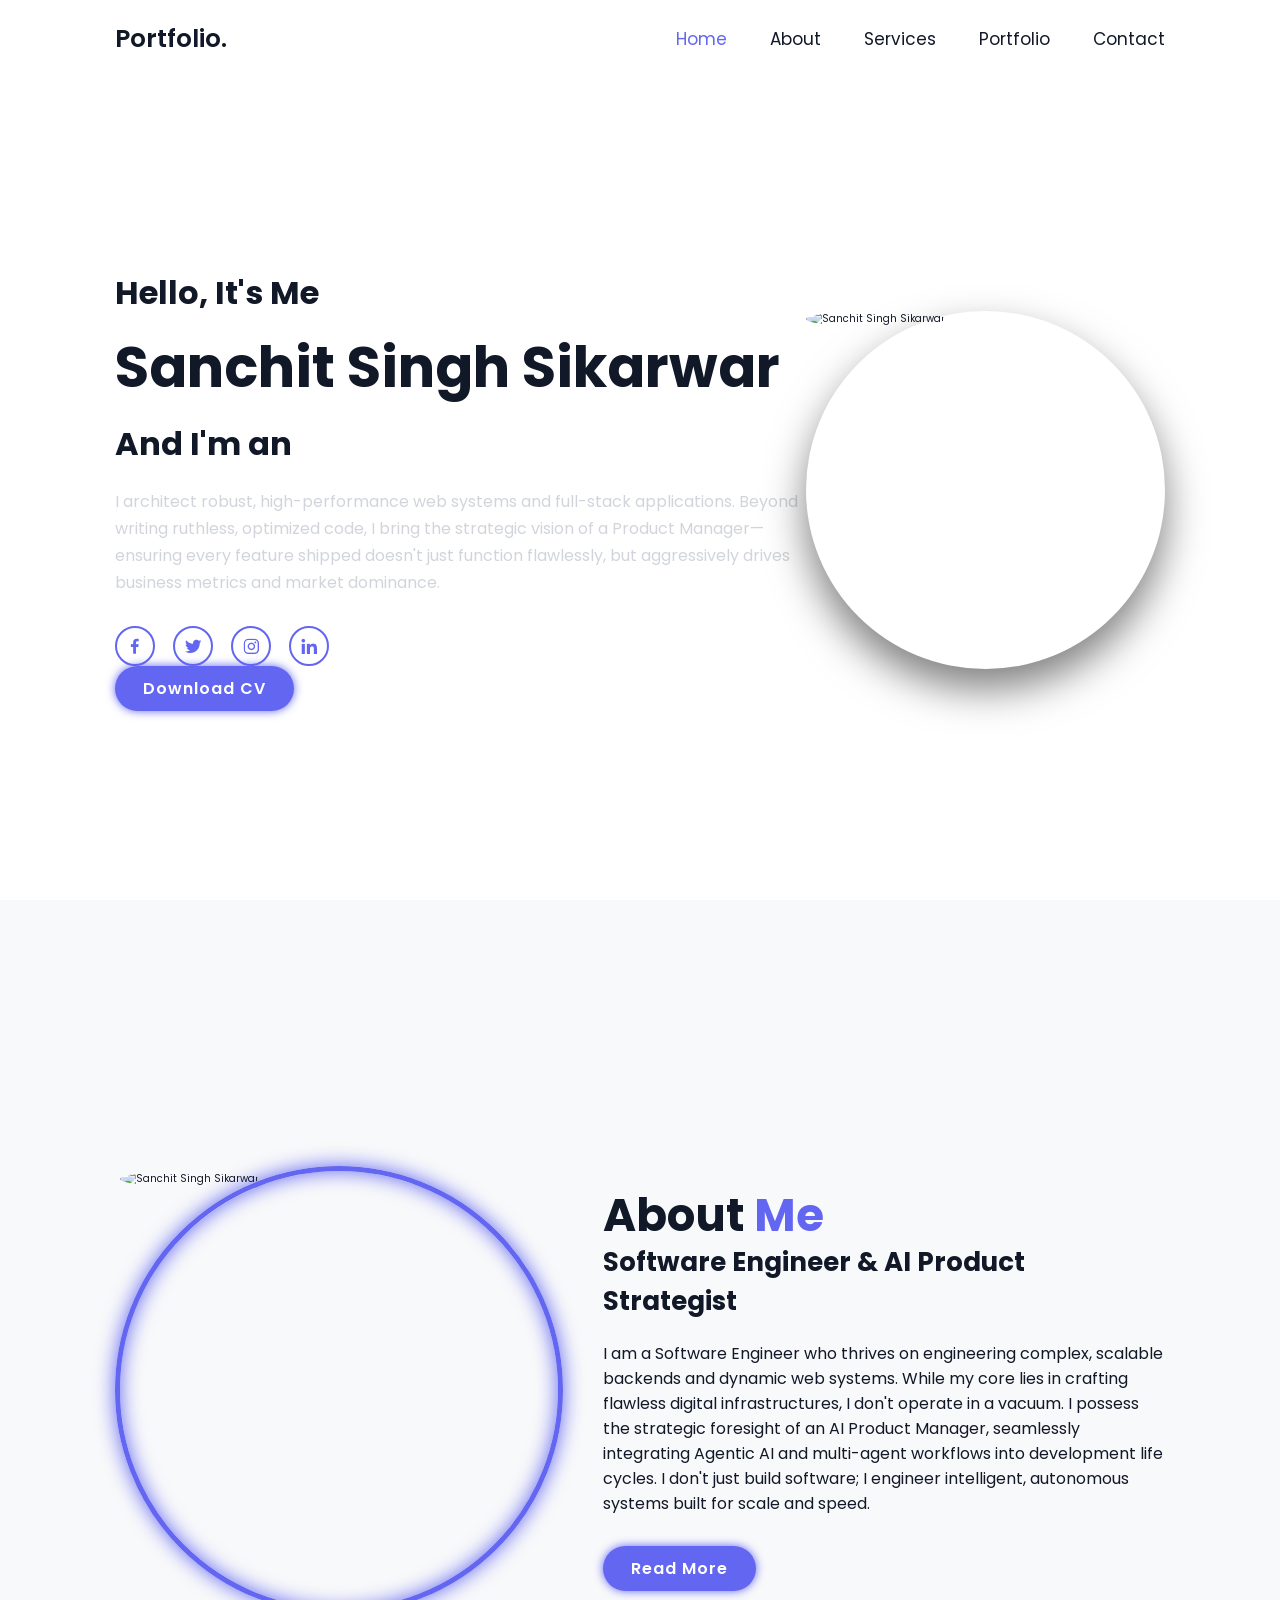
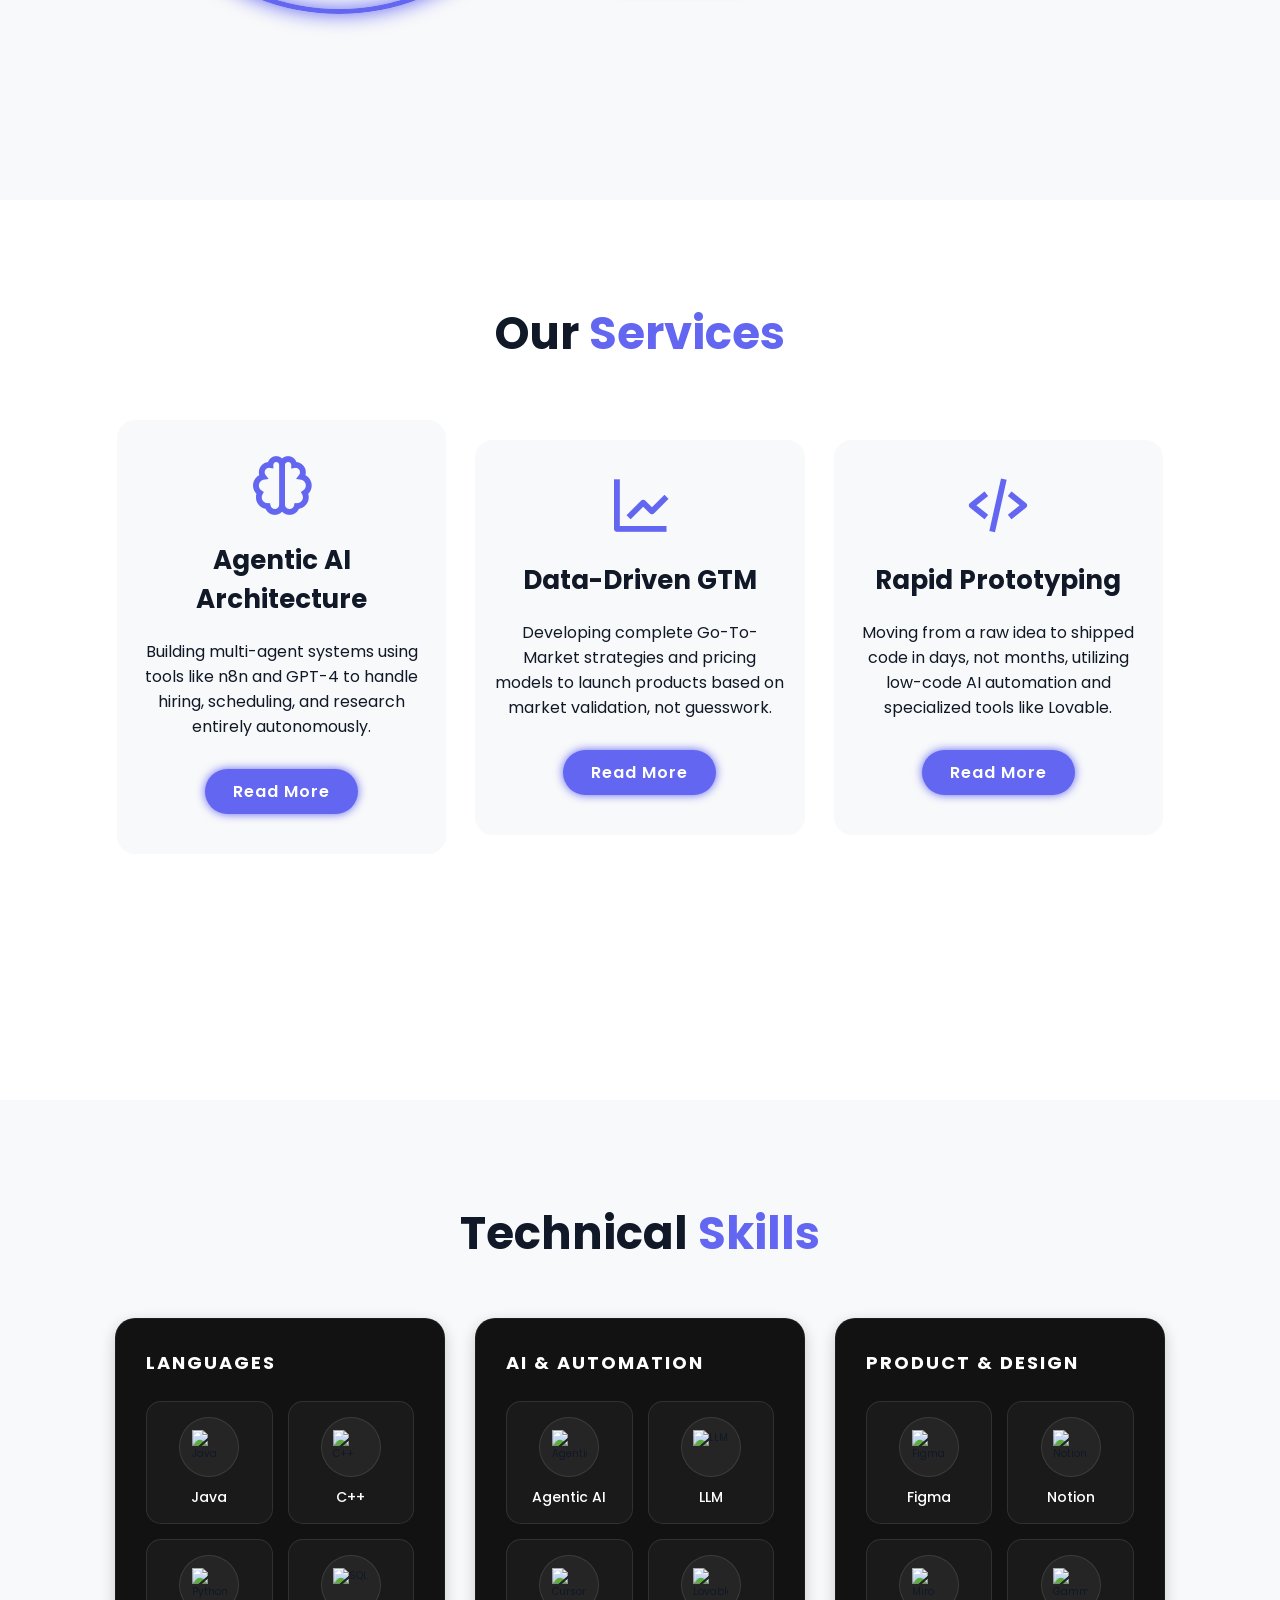
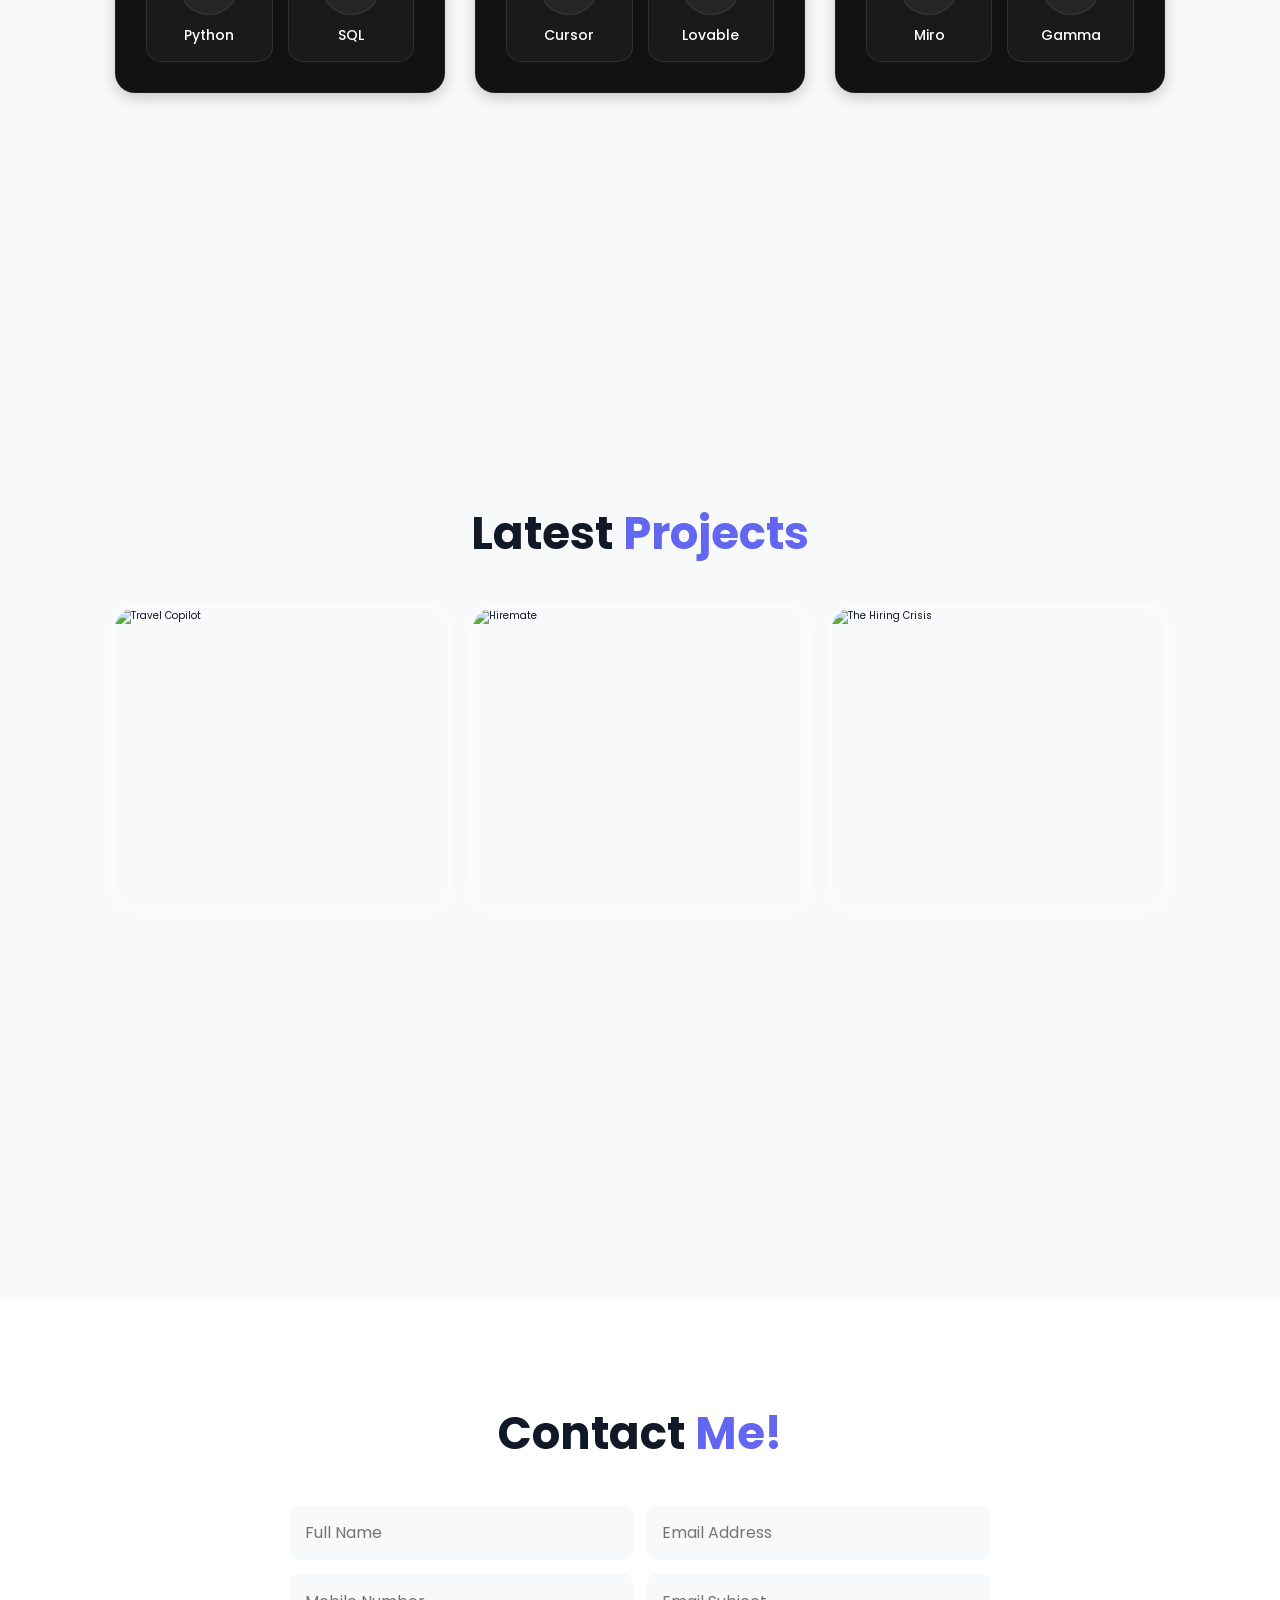
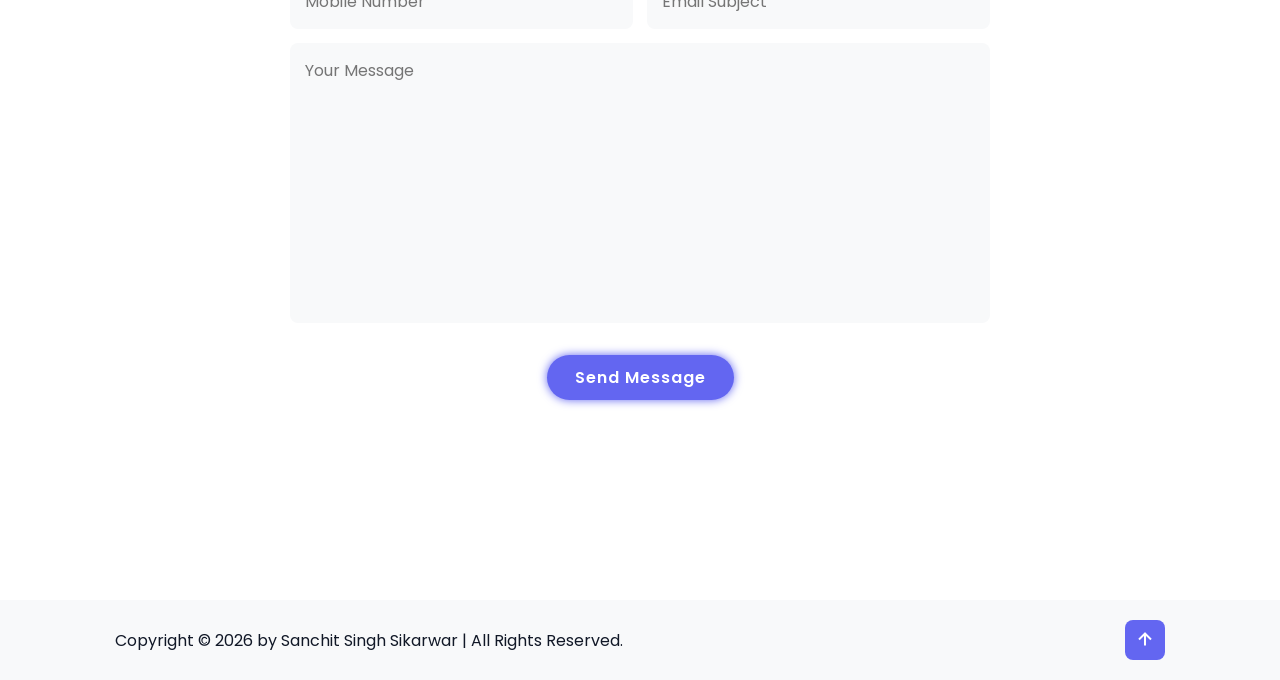
==== index.html @ aba32eb8 "Initial commit" ====
<!DOCTYPE html>
<html lang="en">
<head>
    <!-- Document Metadata -->
    <meta charset="UTF-8">
    <meta http-equiv="X-UA-Compatible" content="IE=edge">
    <meta name="viewport" content="width=device-width, initial-scale=1.0">
    <title>My Professional Portfolio</title>

    <!-- Google Fonts Integration (Poppins) -->
    <link href="https://fonts.googleapis.com/css2?family=Poppins:wght@300;400;500;600;700&display=swap" rel="stylesheet">
    
    <!-- Favicon (Laptop Emoji trick to prevent 404 errors) -->
    <link rel="icon" type="image/svg+xml" href="data:image/svg+xml,<svg xmlns=%22http://www.w3.org/2000/svg%22 viewBox=%220 0 100 100%22><text y=%22.9em%22 font-size=%2290%22>💻</text></svg>">
    
    <!-- Boxicons (For lightweight, scalable vector icons) -->
    <link href='https://unpkg.com/boxicons@2.1.4/css/boxicons.min.css' rel='stylesheet'>

    <!-- Main Stylesheet Connection -->
    <link rel="stylesheet" href="style.css">
</head>
<body>
    
    <!-- ==================== HEADER / NAVBAR ==================== -->
    <header class="header">
        <a href="#" class="logo">Portfolio.</a>

        <!-- Mobile Menu Hamburger Icon -->
         
        <i class='bx bx-menu' id="menu-icon"></i>

        <!-- Navigation Links (ScrollSpy will auto-highlight these) -->
        <nav class="navbar">
            <a href="#home" class="active">Home</a>
            <a href="#about">About</a>
            <a href="#services">Services</a>
            <a href="#portfolio">Portfolio</a>
            <a href="#contact">Contact</a>
        </nav>
    </header>

    <!-- ==================== HOME / HERO SECTION ==================== -->
    <section class="home" id="home">
        
        <div class="home-content">
            <h3>Hello, It's Me</h3>
            <h1>Sanchit Singh Sikarwar</h1>
            
            <!-- The Typed.js library will inject your roles into this span -->
            <h3>And I'm an <span class="multiple-text"></span></h3>
            
            <p>I architect robust, high-performance web systems and full-stack applications. Beyond writing ruthless, optimized code, I bring the strategic vision of a Product Manager—ensuring every feature shipped doesn't just function flawlessly, but aggressively drives business metrics and market dominance.</p>
            
            <!-- Social Media Links -->
            <div class="social-media">
                <a href="#"><i class='bx bxl-facebook'></i></a>
                <a href="#"><i class='bx bxl-twitter'></i></a>
                <a href="#"><i class='bx bxl-instagram'></i></a>
                <!-- LinkedIn connected -->
                <a href="https://www.linkedin.com/in/sanchit-singh-sikarwar-b4686a329" target="_blank"><i class='bx bxl-linkedin'></i></a>
            </div>
            
            <!-- CV Download Link -->
            <a href="icons/IMG_4175 (1).png" class="btn">Download CV</a>
        </div>

        <div class="home-img">
            <div class="img-box">
                <!-- Profile Picture -->
                <img src="icons/Profile picture.jpg" alt="Sanchit Singh Sikarwar">
            </div>
        </div>

    </section>

    <!-- ==================== ABOUT SECTION ==================== -->
    <section class="about" id="about">
        
        <div class="about-img">
            <div class="img-box">
                 <!-- Profile Picture (Mirrored for consistency) -->
                 <img src="icons/Profile picture.jpg" alt="Sanchit Singh Sikarwar">
            </div>
        </div>

        <div class="about-content">
            <h2 class="heading">About <span>Me</span></h2>
            <h3>Software Engineer & AI Product Strategist</h3>
            <p>I am a Software Engineer who thrives on engineering complex, scalable backends and dynamic web systems. While my core lies in crafting flawless digital infrastructures, I don't operate in a vacuum. I possess the strategic foresight of an AI Product Manager, seamlessly integrating Agentic AI and multi-agent workflows into development life cycles. I don't just build software; I engineer intelligent, autonomous systems built for scale and speed.</p>
            <a href="#" class="btn">Read More</a>
        </div>
        
    </section>
<!-- ==================== SERVICES SECTION ==================== -->
    <section class="services" id="services">
        <h2 class="heading">Our <span>Services</span></h2>


        <div class="services-container">
            <!-- Service Box 1: Agentic AI -->
            <div class="services-box">
                <i class='bx bx-brain'></i>
                <h3>Agentic AI Architecture</h3>
                <p>Building multi-agent systems using tools like n8n and GPT-4 to handle hiring, scheduling, and research entirely autonomously.</p>
                <a href="https://www.linkedin.com/posts/sanchit-singh-sikarwar-b4686a329_i-built-an-ai-agent-to-fix-the-resume-black-activity-7409123386704003072-E11u?utm_source=share&utm_medium=member_desktop&rcm=ACoAAFLjH-YBD1fuP2-xNpa2JL1VE_mzcf5lHhs" target="_blank" class="btn">Read More</a>
            </div>

            <!-- Service Box 2: Data-Driven GTM -->
            <div class="services-box">
                <i class='bx bx-line-chart'></i>
                <h3>Data-Driven GTM</h3>
                <p>Developing complete Go-To-Market strategies and pricing models to launch products based on market validation, not guesswork.</p>
                <a href="https://www.linkedin.com/posts/sanchit-singh-sikarwar-b4686a329_storytelling-ai-edtech-activity-7390628428154286080-XFrQ?utm_source=share&utm_medium=member_desktop&rcm=ACoAAFLjH-YBD1fuP2-xNpa2JL1VE_mzcf5lHhs" target="_blank" class="btn">Read More</a>
            </div>

            <!-- Service Box 3: Rapid Prototyping -->
            <div class="services-box">
                <i class='bx bx-code-alt'></i>
                <h3>Rapid Prototyping</h3>
                <p>Moving from a raw idea to shipped code in days, not months, utilizing low-code AI automation and specialized tools like Lovable.</p>
                <a href="https://www.linkedin.com/posts/sanchit-singh-sikarwar-b4686a329_nocode-ai-webdevelopment-activity-7403591648372576256-MIWO?utm_source=share&utm_medium=member_desktop&rcm=ACoAAFLjH-YBD1fuP2-xNpa2JL1VE_mzcf5lHhs" target="_blank" class="btn">Read More</a>
            </div>
        </div>
    </section>

    <!-- ==================== SKILLS SECTION ==================== -->
    <section class="skills" id="skills">
        <h2 class="heading">Technical <span>Skills</span></h2>

        <div class="skills-container">
            
            <!-- Category 1: Languages & Core Tech -->
            <div class="skill-category">
                <h3>LANGUAGES</h3>
                <div class="skill-grid">
                    <!-- Skill Box: Java -->
                    <div class="skill-box">
                        <div class="icon-circle">
                            <img src="icons/java.png" alt="Java">
                        </div>
                        <span>Java</span>
                    </div>
                    <!-- Skill Box: C++ -->
                    <div class="skill-box">
                        <div class="icon-circle">
                            <img src="icons/c-.png" alt="C++">
                        </div>
                        <span>C++</span>
                    </div>
                    <!-- Skill Box: Python -->
                    <div class="skill-box">
                        <div class="icon-circle">
                            <img src="icons/icons8-python-64.png" alt="Python">
                        </div>
                        <span>Python</span>
                    </div>
                    <!-- Skill Box: SQL -->
                    <div class="skill-box">
                        <div class="icon-circle">
                            <img src="icons/icons8-sql-64.png" alt="SQL">
                        </div>
                        <span>SQL</span>
                    </div>
                    <!-- Future: Copy a skill-box block and paste here to add more languages -->
                </div>
            </div>

            <!-- Category 2: AI & Automation -->
            <div class="skill-category">
                <h3>AI & AUTOMATION</h3>
                <div class="skill-grid">
                    <div class="skill-box">
                        <div class="icon-circle">
                            <img src="icons/onboarding.png" alt="Agentic AI">
                        </div>
                        <span>Agentic AI</span>
                    </div>
                    <div class="skill-box">
                        <div class="icon-circle">
                            <img src="icons/artificial-intelligence.png" alt="LLM">
                        </div>
                        <span>LLM</span>
                    </div>
                    <div class="skill-box">
                        <div class="icon-circle">
                            <img src="icons/icons8-cursor-ai-48.png" alt="Cursor">
                        </div>
                        <span>Cursor</span>
                    </div>
                    <div class="skill-box">
                        <div class="icon-circle">
                            <img src="icons/lovable-ai-icon.png" alt="Lovable">
                        </div>
                        <span>Lovable</span>
                    </div>
                    <!-- Future: Copy a skill-box block and paste here to add more AI skills -->
                </div>
            </div>

            <!-- Category 3: Design & Product Tools -->
            <div class="skill-category">
                <h3>PRODUCT & DESIGN</h3>
                <div class="skill-grid">
                    <div class="skill-box">
                        <div class="icon-circle">
                            <img src="icons/icons8-figma-48.png" alt="Figma">
                        </div>
                        <span>Figma</span>
                    </div>
                    <div class="skill-box">
                        <div class="icon-circle">
                            <img src="icons/icons8-notion-64.png" alt="Notion">
                        </div>
                        <span>Notion</span>
                    </div>
                     <div class="skill-box">
                        <div class="icon-circle">
                            <img src="icons/icons8-miro-64.png" alt="Miro">
                        </div>
                        <span>Miro</span>
                    </div>
                     <div class="skill-box">
                        <div class="icon-circle">
                            <img src="icons/Icon.png" alt="Gamma">
                        </div>
                        <span>Gamma</span>
                    </div>
                    <!-- Future: Copy a skill-box block and paste here to add more tools -->
                </div>
            </div>

        </div>
    </section>

    <!-- ==================== PORTFOLIO SECTION ==================== -->
    <section class="portfolio" id="portfolio">
        <h2 class="heading">Latest <span>Projects</span></h2>

        <div class="portfolio-container">
            <!-- Project 1: Travel Copilot -->
            <div class="portfolio-box">
                <img src="icons/Travel Co-Pilot.jpg" alt="Travel Copilot" class="portfolio-img">
                <div class="portfolio-layer">
                    <h4>Travel Copilot</h4>
                    <!-- Future: Add a <p> tag here if you want description text to show on hover -->
                </div>
            </div>

            <!-- Project 2: Hiremate -->
            <div class="portfolio-box">
                <img src="icons/Hiremate.jpg" alt="Hiremate" class="portfolio-img"> 
                <div class="portfolio-layer">
                    <h4>Hiremate</h4>
                    <!-- Future: Add a <p> tag here if you want description text to show on hover -->
                </div>
            </div>

            <!-- Project 3: The Resume Black Hole -->
            <div class="portfolio-box">
                <img src="icons/The Hiring.jpg" alt="The Hiring Crisis" class="portfolio-img">
                <div class="portfolio-layer">
                    <h4>The Hiring Crisis</h4>
                    <!-- Updated Link Here -->
                    <a href="the-hiring-crisis.html"><i class='bx bx-link-external'></i></a>
                </div>
            </div>
        </div>
    </section>

    <!-- ==================== CONTACT SECTION ==================== -->
    <section class="contact" id="contact">
        <h2 class="heading">Contact <span>Me!</span></h2>

        <!-- The Contact Form: Uses an ID so our JavaScript can intercept the submission -->
        <form id="contactForm" action="#">
            <div class="input-box">
                <input type="text" placeholder="Full Name" required>
                <input type="email" placeholder="Email Address" required>
            </div>
            <div class="input-box">
                <input type="number" placeholder="Mobile Number">
                <input type="text" placeholder="Email Subject">
            </div>
            <textarea name="" id="" cols="30" rows="10" placeholder="Your Message" required></textarea>
            
            <input type="submit" value="Send Message" class="btn">
            
            <!-- Hidden joyful message that appears on submit via JavaScript -->
            <p id="thankYouMsg" style="display: none; color: var(--main-color); font-size: 2.2rem; margin-top: 2.5rem; font-weight: 600;">
                Thank you for showing interest! Have a joyful day! 🧸✨
            </p>
        </form>
    </section>

    <!-- ==================== FOOTER ==================== -->
    <footer class="footer">
        <div class="footer-text">
            <!-- Dynamic copyright text -->
            <p>Copyright &copy; 2026 by Sanchit Singh Sikarwar | All Rights Reserved.</p>
        </div>
        
        <!-- Scroll to Top Button (Smoothly scrolls up via CSS behavior) -->
        <div class="footer-iconTop">
            <a href="#home"><i class='bx bx-up-arrow-alt'></i></a>
        </div>
    </footer>

    <!-- ==================== SCRIPTS ==================== -->
    <!-- Advanced: Typed.js for Typing Animation -->
    <script src="https://unpkg.com/typed.js@2.1.0/dist/typed.umd.js"></script>

    <!-- Connecting the Custom JavaScript Logic File -->
    <script src="script.js" defer></script>
</body>
</html>
---- style.css ----
/* ==================== GLOBAL VARIABLES & THEMES ==================== */
/* Advanced: CSS Variables for Easy Theming. Change a color here, and it updates everywhere! */
:root {
    --bg-color: #ffffff;         /* Pure white background */
    --second-bg-color: #f8f9fa;  /* Very light gray for alternate sections */
    --text-color: #111827;       /* Nearly black text for high contrast */
    --main-color: #6366f1;       /* A professional Royal Blue/Purple accent color */
}
/* ==================== GLOBAL RESET ==================== */
/* Universal Reset ensures your site looks exactly the same on all browsers (Chrome, Safari, Edge) */
* {
    margin: 0;
    padding: 0;
    box-sizing: border-box; /* Ensures padding doesn't accidentally increase the width of elements */
    text-decoration: none;  /* Removes default underlines from all links */
    border: none;
    outline: none;
    font-family: 'Poppins', sans-serif; /* Applies our sleek Google Font globally */
}

/* Advanced: Smooth Scrolling for anchor links */
html {
    font-size: 62.5%; /* Makes 1rem = 10px, which makes responsive math much easier later */
    overflow-x: hidden; /* Prevents horizontal scrolling bugs on mobile */
    scroll-behavior: smooth; /* Gives that premium gliding effect when clicking menu links */
}

body {
    background: var(--bg-color);
    color: var(--text-color);
}

/* ==================== HEADER & NAVBAR ==================== */
.header {
    position: fixed; /* Keeps the navbar permanently at the top even when scrolling */
    top: 0;
    left: 0;
    width: 100%;
    padding: 2rem 9%;
    background: var(--bg-color);
    display: flex; /* Flexbox aligns the logo and menu horizontally */
    justify-content: space-between; /* Pushes the logo to the far left, menu to the far right */
    align-items: center;
    z-index: 100; /* Ensures the header stays visually on top of all other page content */
    transition: .3s; /* Smooth transition for when JavaScript adds the 'sticky' class later */
}

.logo {
    font-size: 2.5rem;
    color: var(--text-color);
    font-weight: 600;
    cursor: default;
}

.navbar a {
    font-size: 1.7rem;
    color: var(--text-color);
    margin-left: 4rem; /* Controls the spacing between your navigation links */
    transition: .3s;
}

/* Hover Effect and ScrollSpy Active State */
.navbar a:hover,
.navbar a.active {
    color: var(--main-color); /* Turns links cyan on hover or when currently viewing that section */
}

/* Mobile Menu Icon Styling */
#menu-icon {
    font-size: 3.6rem;
    color: var(--text-color);
    display: none; /* Hidden on desktop, will be revealed via Media Queries for mobile devices */
    cursor: pointer;
}

/* ==================== HOME / HERO SECTION ==================== */
section {
    min-height: 100vh; /* Ensures every section takes up at least the full height of the screen */
    padding: 10rem 9% 2rem;
}

.home {
    display: flex;
    justify-content: space-between;
    align-items: center;
}

/* Text Styling Setup */
.home-content {
    max-width: 75rem; /* Widens the text area to match the reference */
}

.home-content h3 {
    font-size: 3.2rem;
    font-weight: 700;
}

.home-content h3:nth-of-type(2) {
    margin-bottom: 2rem;
}

span {
    color: var(--main-color);
}

.home-content h1 {
    font-size: 7.5rem; /* Massive, bold text like the reference */
    font-weight: 700;
    line-height: 1.1;
    margin: 1.5rem 0; /* Adds clean spacing above and below your name */
}

.home-content p {
    font-size: 1.8rem; /* Larger, highly readable paragraph */
    line-height: 1.7; /* Increased line-height for better breathing room */
    margin-bottom: 4rem;
    color: #d1d5db; /* Softens the paragraph text slightly to create high contrast with your white Name */
}
/* This targets the Typed.js text injected into your span */
span {
    color: var(--main-color); /* Makes your dynamically typed roles vibrant cyan */
}

.home-content h1 {
    font-size: 5.6rem;
    font-weight: 700;
    line-height: 1.3;
}

.home-content p {
    font-size: 1.6rem;
    margin-bottom: 3rem;
}

/* Social Media Glowing Icons */
.social-media a {
    display: inline-flex;
    justify-content: center;
    align-items: center;
    width: 4rem;
    height: 4rem;
    background: transparent;
    border: .2rem solid var(--main-color);
    border-radius: 50%;
    font-size: 2rem;
    color: var(--main-color);
    margin-right: 1.5rem;
    transition: .5s ease;
}

/* The Advanced Tech Hover Glow */
.social-media a:hover {
    background: var(--main-color);
    color: var(--bg-color);
    box-shadow: 0 0 1rem var(--main-color);
}

/* Download CV Button Setup */
.btn {
    display: inline-block;
    padding: 1rem 2.8rem;
    background: var(--main-color);
    border-radius: 4rem;
    box-shadow: 0 0 1rem var(--main-color);
    font-size: 1.6rem;
    color: var(--bg-color);
    letter-spacing: .1rem;
    font-weight: 600;
    transition: .5s ease;
}

.btn:hover {
    box-shadow: none; /* Removing the shadow on hover creates a tactile "pressing down" effect */
}

/* Image Placeholder Glow Framework */
/* Clean Profile Image Setup (Replacing the neon glow) */
.home-img .img-box,
.about-img .img-box {
    width: 28vw; /* Slightly adjusted scale for better balance */
    height: 28vw;
    max-width: 450px; /* Prevents the image from getting too massive on large monitors */
    max-height: 450px;
    background: transparent;
    border: none; /* Removes the heavy neon border */
    border-radius: 50%;
    box-shadow: 0 20px 40px rgba(0, 0, 0, 0.5); /* Deep, clean, professional shadow */
}

/* Perfectly fits your profile image inside the circle without stretching */
.img-box img {
    width: 100%;
    height: 100%;
    object-fit: cover; 
    border-radius: 50%; 
}

/* ==================== ABOUT SECTION ==================== */
.about {
    display: flex;
    justify-content: center;
    align-items: center;
    gap: 4rem; /* Adds balanced breathing room between your image and text */
    background: var(--second-bg-color); /* Slightly lighter background for section contrast */
}

/* Reusing the image glow-box for design consistency */
.about-img .img-box {
    width: 35vw;
    height: 35vw;
    background: transparent;
    border: .5rem solid var(--main-color);
    border-radius: 50%;
    box-shadow: 0 0 2rem var(--main-color), inset 0 0 2rem var(--main-color);
}

/* Perfectly fits your profile image inside the glowing circle without stretching */
.img-box img {
    width: 100%;
    height: 100%;
    object-fit: cover; 
    border-radius: 50%; 
}

/* About Typography */
.heading {
    text-align: center;
    font-size: 4.5rem;
}

.about-content h2 {
    text-align: left;
    line-height: 1.2;
}

.about-content h3 {
    font-size: 2.6rem;
}

.about-content p {
    font-size: 1.6rem;
    margin: 2rem 0 3rem;
}
/* ==================== SERVICES SECTION ==================== */
/* The background color alternates back to the main dark background */
.services {
    background: var(--bg-color);
}

.services h2 {
    margin-bottom: 5rem;
}

/* ==================== ROBOT ANIMATION ==================== */
.animation-container {
    display: flex;
    justify-content: center;
    align-items: center;
    width: 100%;
    margin-bottom: 5rem; /* Creates perfect spacing before your service cards */
}

.robot-video {
    max-width: 80rem; /* Keeps it from getting too massive on large desktop screens */
    width: 100%;
    border-radius: 2rem;
    border: .2rem solid var(--main-color);
    box-shadow: 0 0 2rem rgba(0, 171, 240, 0.3); /* Subtle cyan tech-glow */
    pointer-events: none; /* Prevents the user from accidentally clicking or pausing the video */
    opacity: 0.9; /* Blends it slightly into the dark background for a cinematic feel */
}

/* Advanced: Responsive Grid Layout for Services */
.services-container {
    display: grid;
    grid-template-columns: repeat(auto-fit, minmax(30rem, 1fr));
    align-items: center;
    gap: 2.5rem;
}

.services-box {
    background: var(--second-bg-color);
    padding: 3rem 2rem 4rem;
    border-radius: 2rem;
    text-align: center;
    border: .2rem solid var(--bg-color);
    transition: .5s ease;
}

/* Elevates and highlights the card on hover */
.services-box:hover {
    border-color: var(--main-color);
    transform: scale(1.02);
}

.services-box i {
    font-size: 7rem;
    color: var(--main-color);
}

.services-box h3 {
    font-size: 2.6rem;
    margin: 2rem 0;
}

.services-box p {
    font-size: 1.6rem;
    margin: 1rem 0 3rem;
}

/* ==================== SKILLS SECTION (BENTO BOX LAYOUT) ==================== */
.skills {
    background: var(--second-bg-color); /* Creates contrast from the sections above/below */
}

.skills h2 {
    margin-bottom: 5rem;
}

.skills-container {
    display: grid;
    grid-template-columns: repeat(auto-fit, minmax(30rem, 1fr));
    gap: 3rem;
    align-items: flex-start;
}

/* The Outer Dark Card (e.g., "LANGUAGES" container) */
.skill-category {
    background: #121212; /* Deep dark background to mimic a premium terminal */
    padding: 3rem;
    border-radius: 2rem;
    border: .1rem solid rgba(255, 255, 255, 0.05);
    box-shadow: 0 .5rem 1.5rem rgba(0, 0, 0, 0.2);
}

.skill-category h3 {
    font-size: 1.8rem;
    color: #ffffff; /* Forces the header text to be white */
    margin-bottom: 2.5rem;
    letter-spacing: .2rem;
    font-weight: 700;
}

/* The Inner Grid (2 columns structure) */
.skill-grid {
    display: grid;
    grid-template-columns: repeat(2, 1fr);
    gap: 1.5rem;
}

/* The Individual Skill Box */
.skill-box {
    background: #1a1a1a;
    border: .1rem solid rgba(255, 255, 255, 0.1);
    border-radius: 1.5rem;
    padding: 1.5rem;
    display: flex;
    flex-direction: column;
    align-items: center;
    justify-content: center;
    transition: .4s ease;
}

/* Cyan glow and lift on hover */
.skill-box:hover {
    border-color: var(--main-color);
    transform: translateY(-.5rem);
    box-shadow: 0 .5rem 1rem rgba(0, 171, 240, 0.2); 
}

/* The Circular Icon Wrapper */
.icon-circle {
    width: 6rem;
    height: 6rem;
    background: #252525;
    border-radius: 50%;
    display: flex;
    align-items: center;
    justify-content: center;
    margin-bottom: 1rem;
    border: .1rem solid rgba(255, 255, 255, 0.1);
}

.icon-circle img {
    width: 3.5rem; /* Standardizes icon sizing perfectly */
    height: 3.5rem;
    object-fit: contain;
}

.skill-box span {
    font-size: 1.4rem;
    color: #ffffff; /* Forces the skill names to be white */
    font-weight: 500;
    text-align: center;
}

/* ==================== PORTFOLIO SECTION ==================== */
.portfolio {
    background: var(--second-bg-color);
}

.portfolio h2 {
    margin-bottom: 4rem;
}

.portfolio-container {
    display: grid;
    grid-template-columns: repeat(auto-fit, minmax(30rem, 1fr));
    align-items: center;
    gap: 2.5rem;
}

.portfolio-box {
    position: relative;
    border-radius: 2rem;
    box-shadow: 0 0 1rem var(--bg-color);
    overflow: hidden;
    display: flex;
    justify-content: center;
    align-items: center;
    height: 30rem; /* Fixed height for visual consistency across all projects */
}

/* Replaces the old placeholder styling to perfectly fit your presentation slides */
.portfolio-img {
    width: 100%;
    height: 100%;
    object-fit: cover; /* Ensures the presentation slide covers the box cleanly */
    transition: .5s ease;
}

/* Zooms the project image slightly when you hover over the card */
.portfolio-box:hover .portfolio-img {
    transform: scale(1.1); 
}

/* The Animated Hover Overlay (Slides up to reveal text) */
.portfolio-layer {
    position: absolute;
    bottom: 0;
    left: 0;
    width: 100%;
    height: 100%;
    background: linear-gradient(rgba(0, 0, 0, 0.1), var(--main-color));
    display: flex;
    justify-content: center;
    align-items: center;
    flex-direction: column;
    text-align: center;
    padding: 0 4rem;
    transform: translateY(100%); /* Hides the text layer off-screen below initially */
    transition: .5s ease;
}

.portfolio-box:hover .portfolio-layer {
    transform: translateY(0); /* Slides the text layer up smoothly on hover */
}

.portfolio-layer h4 {
    font-size: 3rem;
    color: var(--text-color);
    font-weight: 700;
}

.portfolio-layer p {
    font-size: 1.6rem;
    margin: .3rem 0 1rem;
    color: var(--bg-color); 
    font-weight: 500;
}

.portfolio-layer a {
    display: inline-flex;
    justify-content: center;
    align-items: center;
    width: 5rem;
    height: 5rem;
    background: var(--text-color);
    border-radius: 50%;
}

.portfolio-layer a i {
    font-size: 2rem;
    color: var(--second-bg-color);
}

/* ==================== CONTACT SECTION ==================== */
.contact h2 {
    margin-bottom: 3rem;
}

.contact form {
    max-width: 70rem;
    margin: 1rem auto;
    text-align: center;
    margin-bottom: 3rem;
}

.contact form .input-box {
    display: flex;
    justify-content: space-between;
    flex-wrap: wrap;
}

.contact form .input-box input,
.contact form textarea {
    width: 100%;
    padding: 1.5rem;
    font-size: 1.6rem;
    color: var(--text-color);
    background: var(--second-bg-color); /* Creates depth against the main background */
    border-radius: .8rem;
    margin: .7rem 0;
}

/* Flexbox magic to put two inputs side-by-side cleanly on desktop */
.contact form .input-box input {
    width: 49%;
}

.contact form textarea {
    resize: none; /* Prevents users from dragging and breaking your carefully designed layout */
}

.contact form .btn {
    margin-top: 2rem;
    cursor: pointer;
}

/* ==================== FOOTER ==================== */
.footer {
    display: flex;
    justify-content: space-between;
    align-items: center;
    flex-wrap: wrap;
    padding: 2rem 9%;
    background: var(--second-bg-color);
}

.footer-text p {
    font-size: 1.6rem;
}

.footer-iconTop a {
    display: inline-flex;
    justify-content: center;
    align-items: center;
    padding: .8rem;
    background: var(--main-color);
    border-radius: .8rem;
    transition: .5s ease;
}

.footer-iconTop a:hover {
    box-shadow: 0 0 1rem var(--main-color);
}

.footer-iconTop a i {
    font-size: 2.4rem;
    color: var(--bg-color);
}

/* ==================== STICKY HEADER UPGRADE ==================== */
/* Triggered by JavaScript when the user scrolls down */
.header.sticky {
    border-bottom: .1rem solid rgba(0, 0, 0, 0.2);
    padding: 1.5rem 9%; /* Shrinks the header slightly for a sleeker look while scrolling */
}

/* ==================== RESPONSIVE MEDIA QUERIES ==================== */
/* These rules automatically adapt your layout for smaller screens */

/* Tablet & Smaller Laptops */
@media (max-width: 1200px) {
    html {
        font-size: 55%; /* Scales down all fonts and padding proportionally */
    }
}

@media (max-width: 991px) {
    .header { padding: 2rem 3%; }
    section { padding: 10rem 3% 2rem; }
    .services { padding-bottom: 7rem; }
    .portfolio { padding-bottom: 7rem; }
    .contact { min-height: auto; }
    .footer { padding: 2rem 3%; }
}

/* Mobile Phones (Standard) */
@media (max-width: 768px) {
    #menu-icon {
        display: block; /* Reveals the hamburger menu icon */
    }

    /* Mobile Navbar Dropdown Setup */
    .navbar {
        position: absolute;
        top: 100%;
        left: 0;
        width: 100%;
        padding: 1rem 3%;
        background: var(--bg-color);
        border-top: .1rem solid rgba(0, 0, 0, 0.2);
        box-shadow: 0 .5rem 1rem rgba(0, 0, 0, 0.1);
        display: none; /* Hidden by default until clicked */
    }

    /* Triggered by JS when the menu icon is clicked */
    .navbar.active { display: block; }
    .navbar a { display: block; font-size: 2rem; margin: 3rem 0; }

    /* Stacks Home elements vertically */
    .home { flex-direction: column; }
    .home-content h3 { font-size: 2.6rem; }
    .home-content h1 { font-size: 5rem; }

    /* Adjusts image placeholders to fit the mobile screen safely */
    .home-img .img-box,
    .about-img .img-box {
        width: 70vw;
        height: 70vw;
        margin-top: 4rem;
    }

    /* Adjusts Robot Video for Mobile */
    .robot-video {
        border-radius: 1rem;
    }

    /* Stacks About section elements (puts image above text) */
    .about { flex-direction: column-reverse; }
    .about-content, .about-content h2 { text-align: center; }
}

/* Small Mobile Phones */
@media (max-width: 450px) {
    html { font-size: 50%; }
    
    /* Forces contact form inputs to stack neatly on tiny screens */
    .contact form .input-box input {
        width: 100%; 
    }
}
/* ==================== CASE STUDY PAGE STYLES ==================== */

.case-study-section {
    padding: 12rem 5% 5rem; /* Adjusted padding to give more breathing room */
    max-width: 1200px; /* Allows the content to spread out beautifully on large screens */
    width: 100%;
    margin: 0 auto;
    display: flex;
    flex-direction: column;
    align-items: center; /* Centers the video and layout cleanly */
}

/* 1. Title Styling */
.case-title {
    font-size: 4.5rem;
    font-weight: 700;
    text-align: center;
    margin-bottom: 4rem;
    color: var(--text-color);
    width: 100%;
}

/* 2. Responsive Video Container (Modern Aspect Ratio) */
.video-container {
    position: relative;
    width: 100%;
    max-width: 900px; /* Makes the video nice and large on desktop */
    aspect-ratio: 16 / 9; /* Modern CSS for perfect responsive video sizing */
    border-radius: 2rem;
    overflow: hidden;
    box-shadow: 0 15px 40px rgba(0, 0, 0, 0.1);
    margin: 0 auto 5rem;
    border: .2rem solid var(--main-color);
}

.video-container video, 
.video-container iframe {
    position: absolute;
    top: 0;
    left: 0;
    width: 100%;
    height: 100%;
    object-fit: cover;
}

/* 3. Write-up Typography and Layout */
.case-writeup {
    width: 100%;
    max-width: 800px; /* The perfect reading width (not too squeezed, not stretched) */
    text-align: left;
    margin: 0 auto;
    color: var(--text-color);
}

.case-writeup h3 {
    font-size: 2.8rem;
    color: var(--main-color);
    margin-top: 4rem;
    margin-bottom: 1.5rem;
}

.case-writeup p, 
.case-writeup li {
    font-size: 1.8rem;
    line-height: 1.8;
    margin-bottom: 1.5rem;
}

.case-writeup ul {
    margin-left: 2.5rem;
    margin-bottom: 2rem;
}

/* 4. Action Buttons Container */
.case-actions {
    display: flex;
    justify-content: center;
    gap: 3rem;
    margin-top: 6rem;
    width: 100%;
    flex-wrap: wrap; 
}

/* Mobile Adjustments for Case Study */
@media (max-width: 768px) {
    .case-study-section {
        padding: 10rem 5% 5rem; /* Reduces top padding slightly on phones */
    }
    .case-title {
        font-size: 3.5rem; /* Scales title down */
    }
    .case-writeup {
        max-width: 100%; /* Allows text to use the full screen width on phones */
    }
    .case-actions {
        flex-direction: column; /* Stacks buttons on top of each other */
        width: 100%;
    }
    .case-actions .btn {
        text-align: center;
        width: 100%; /* Makes buttons full-width on mobile for easy tapping */
    }
}
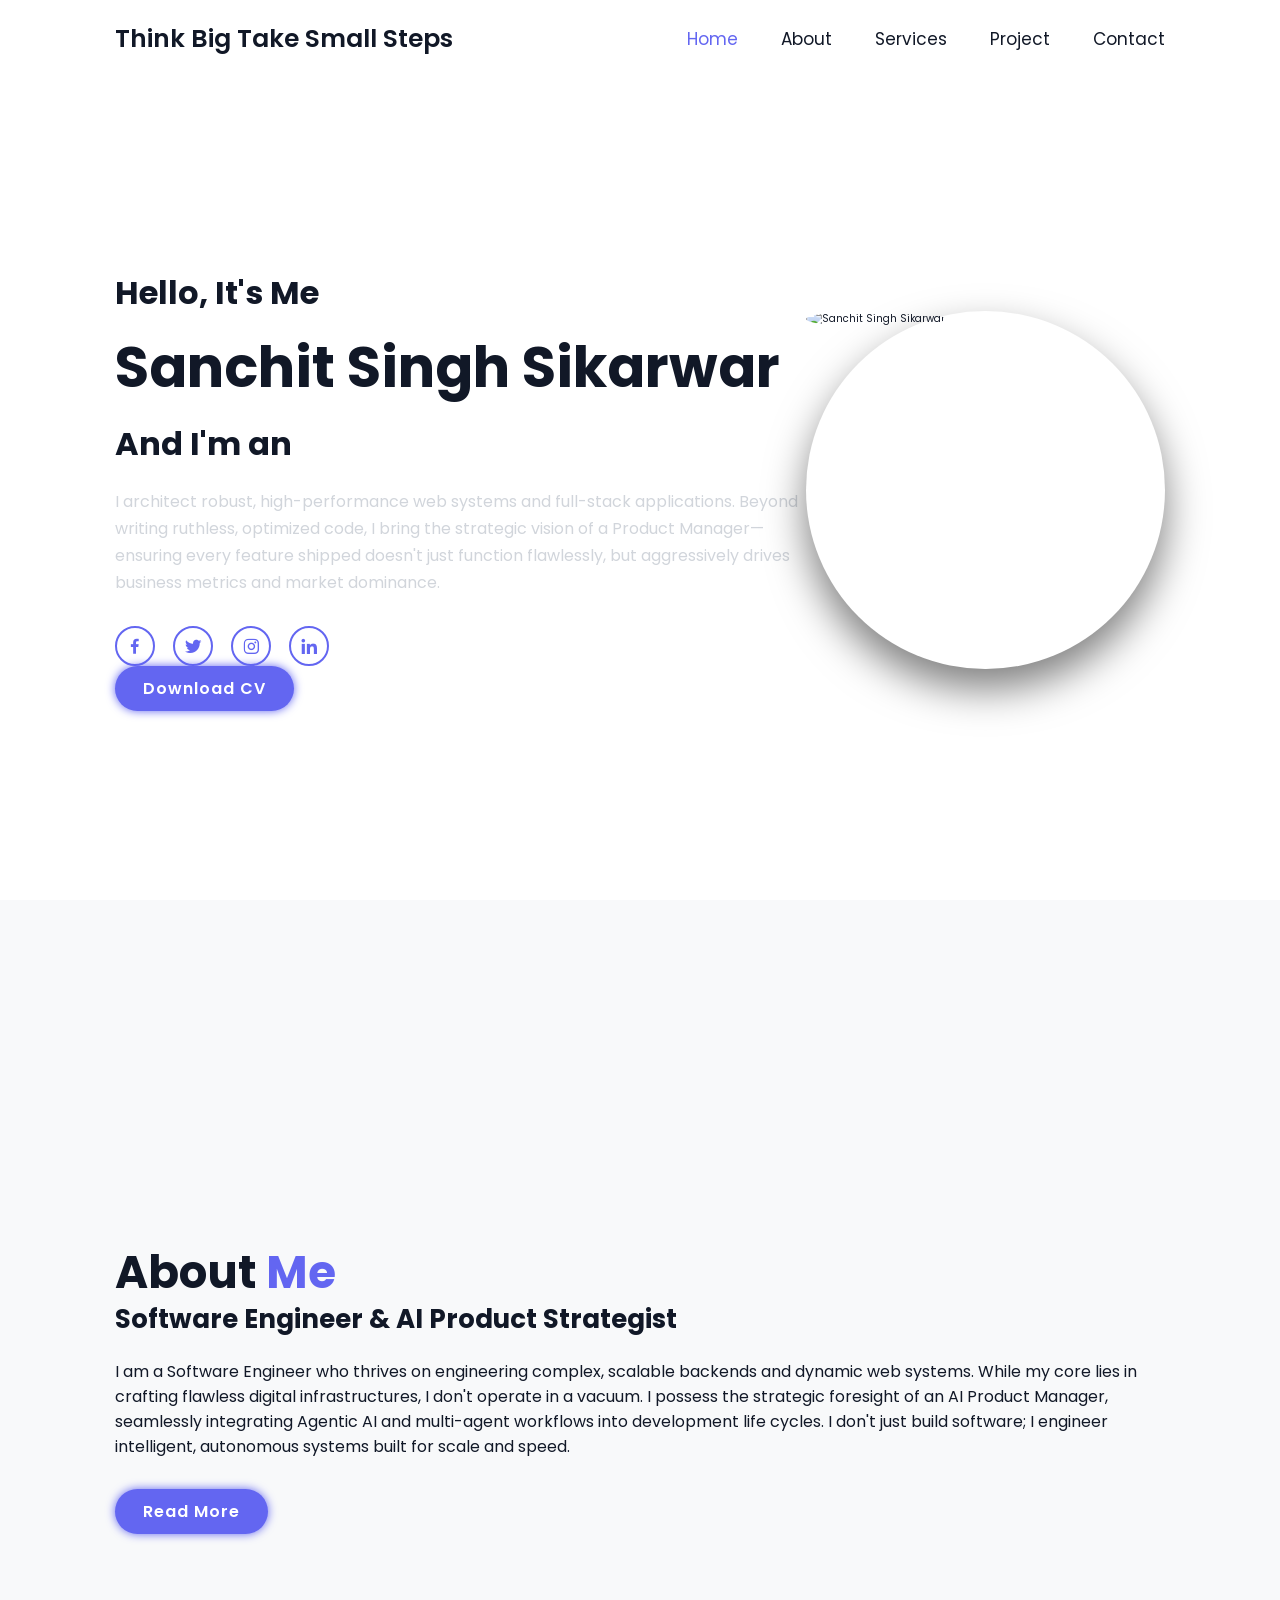
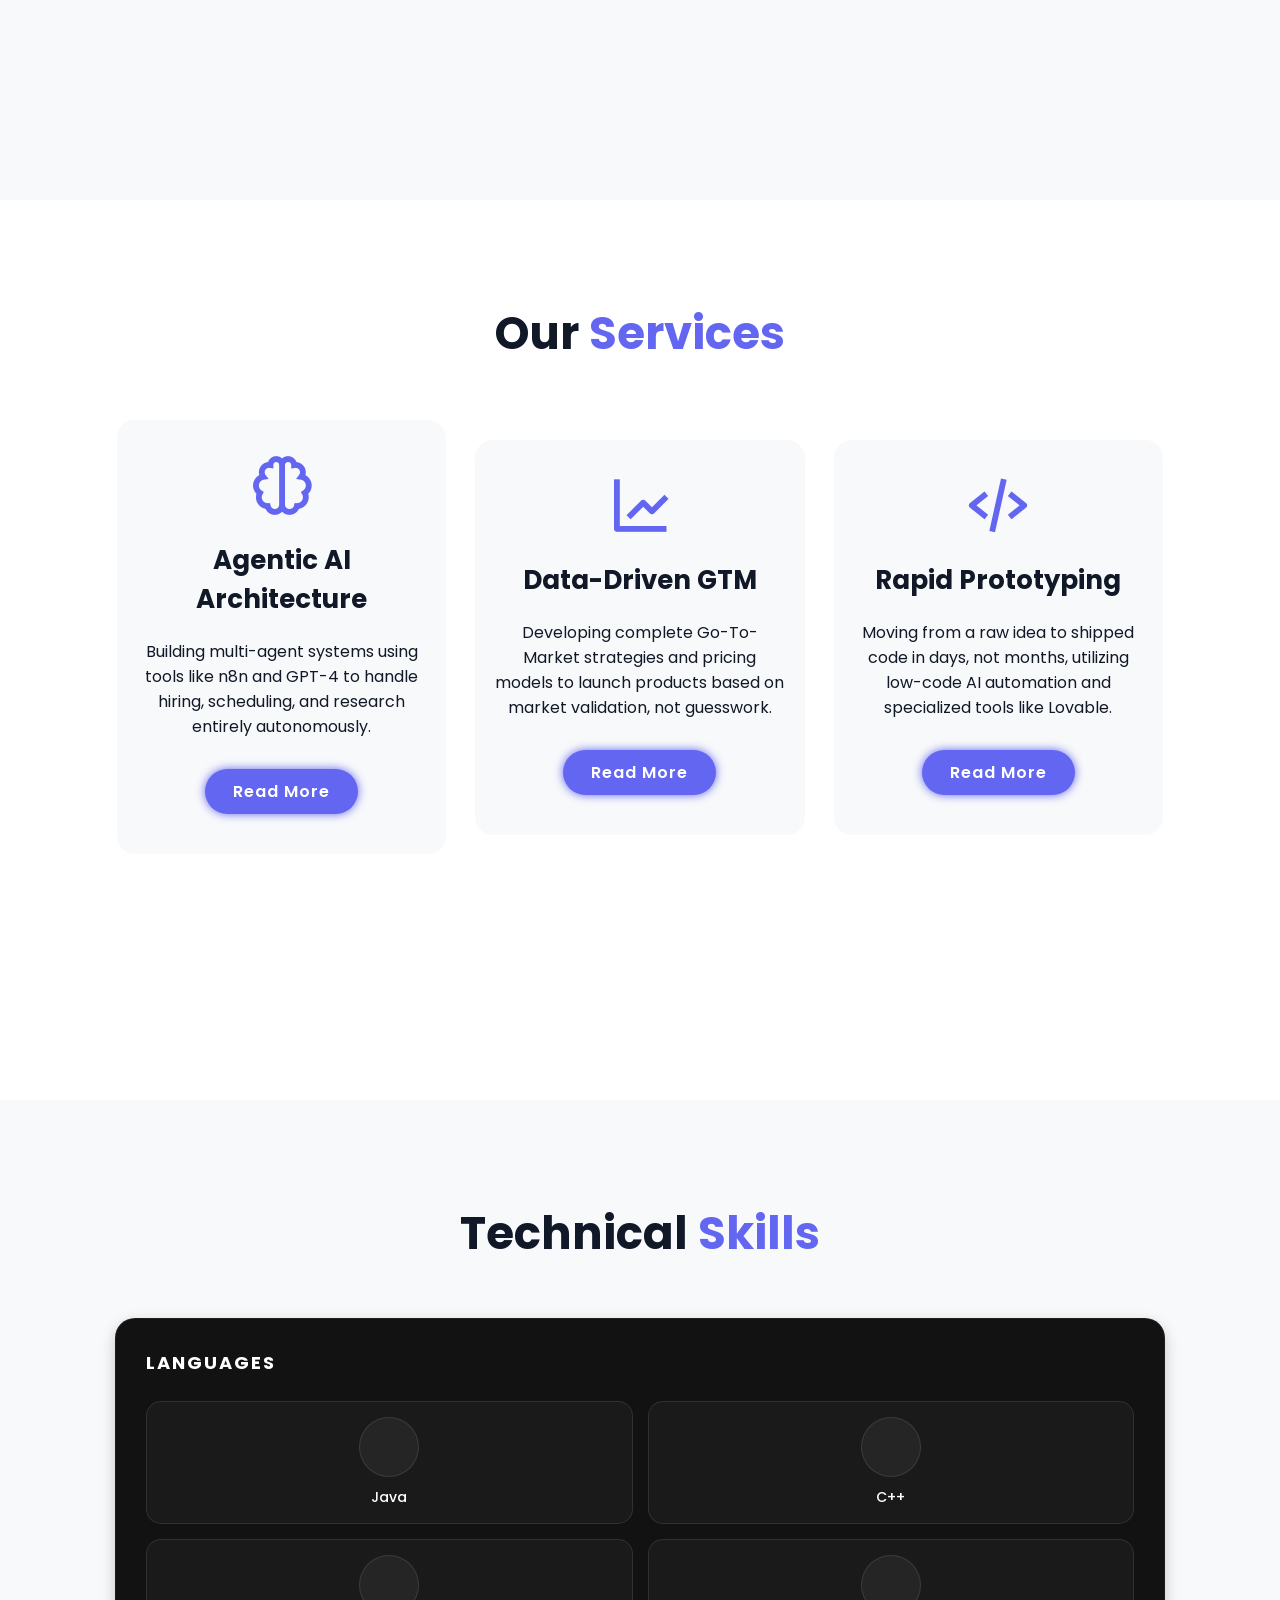
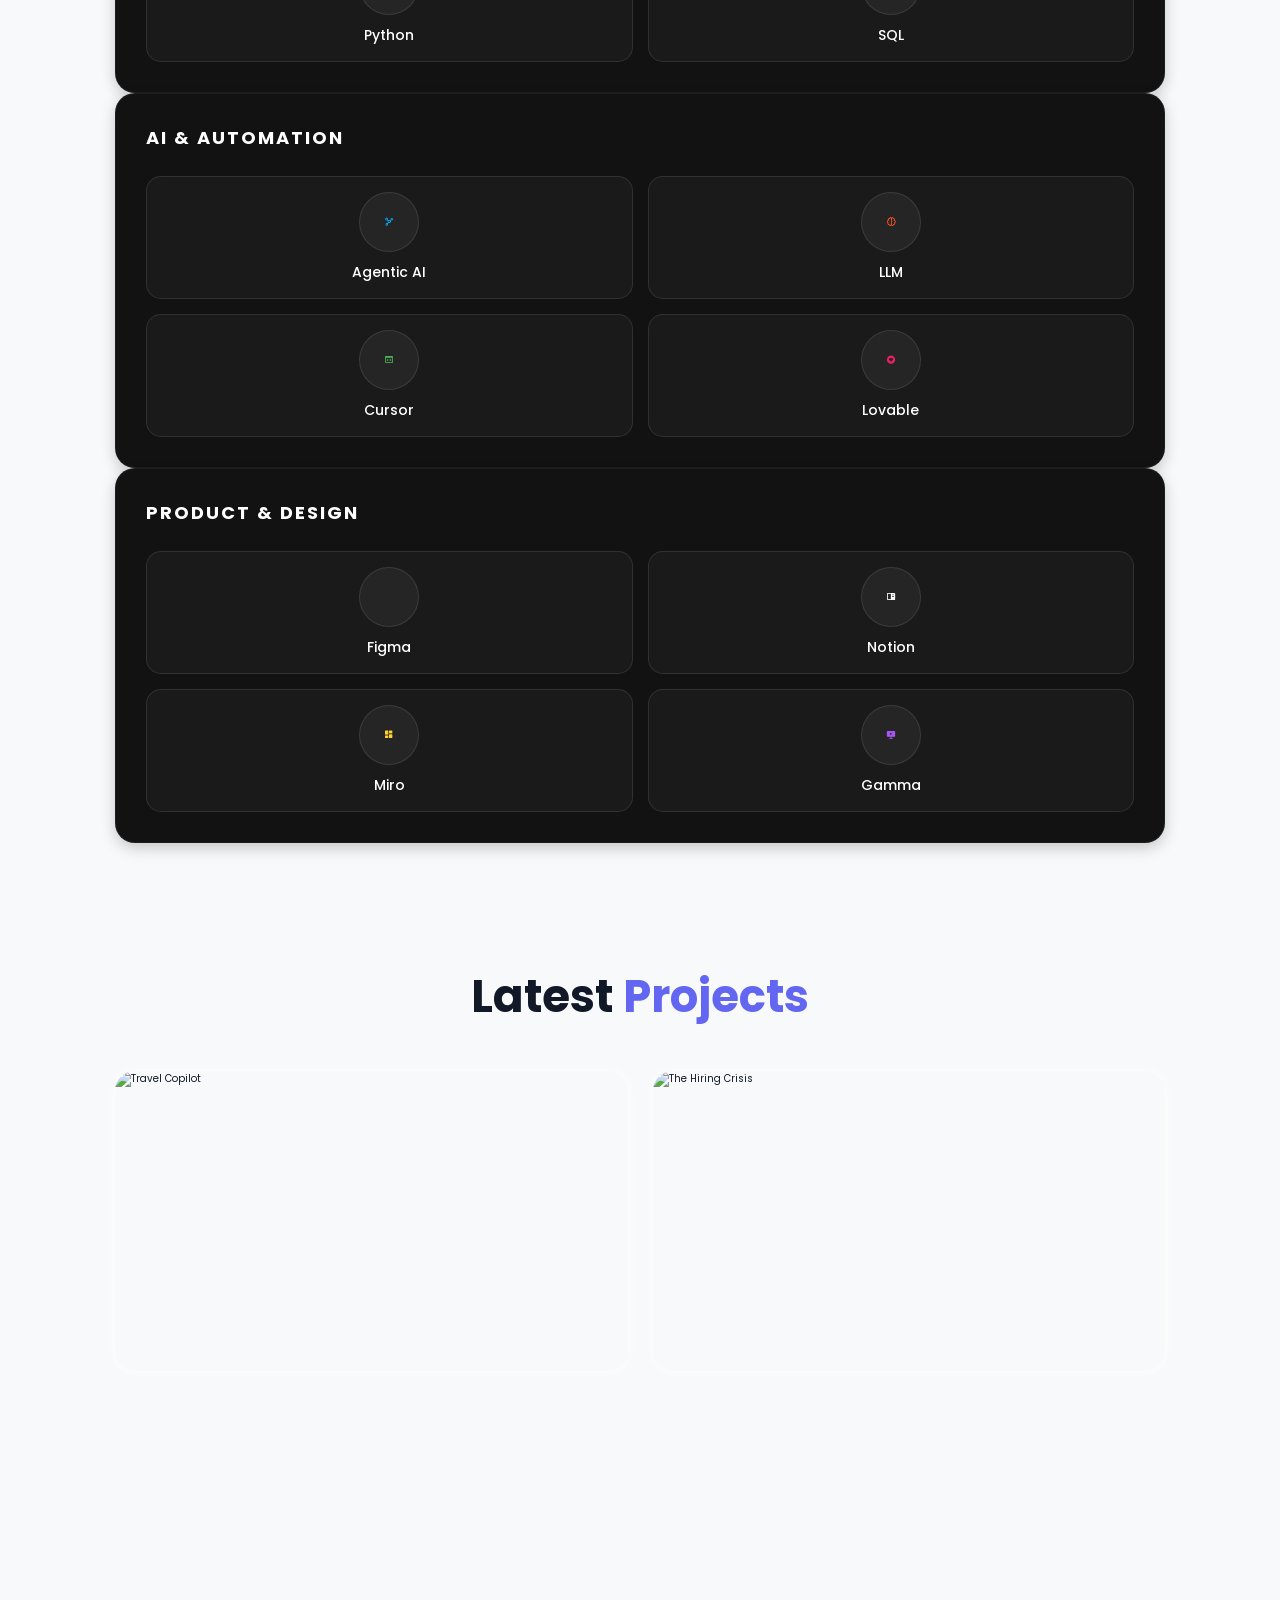
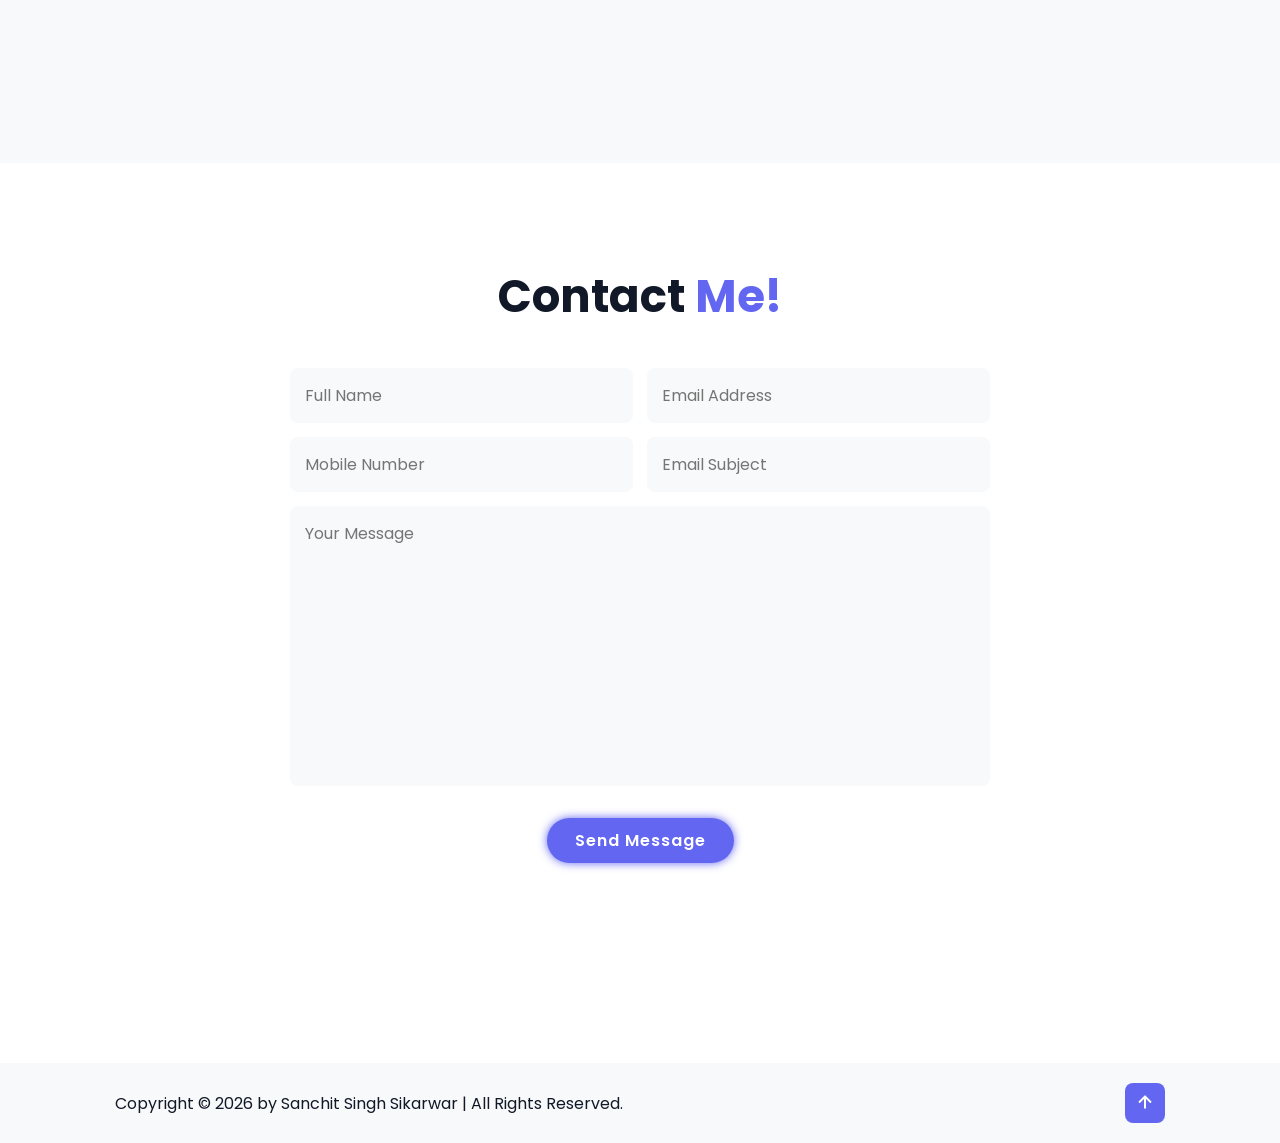
==== commit 3302b20a: "Enhance portfolio with tech icons and project updates Added Devicon CDN for tech icons, updated proj" ====
--- a/index.html
+++ b/index.html
@@ -9,7 +9,8 @@
 
     <!-- Google Fonts Integration (Poppins) -->
     <link href="https://fonts.googleapis.com/css2?family=Poppins:wght@300;400;500;600;700&display=swap" rel="stylesheet">
-    
+    <!-- NEW: Devicon CDN for Tech Icons -->
+    <link rel="stylesheet" href="https://cdn.jsdelivr.net/gh/devicons/devicon@latest/devicon.min.css">
     <!-- Favicon (Laptop Emoji trick to prevent 404 errors) -->
     <link rel="icon" type="image/svg+xml" href="data:image/svg+xml,<svg xmlns=%22http://www.w3.org/2000/svg%22 viewBox=%220 0 100 100%22><text y=%22.9em%22 font-size=%2290%22>💻</text></svg>">
     
@@ -18,12 +19,13 @@
 
     <!-- Main Stylesheet Connection -->
     <link rel="stylesheet" href="style.css">
+
 </head>
 <body>
     
     <!-- ==================== HEADER / NAVBAR ==================== -->
     <header class="header">
-        <a href="#" class="logo">Portfolio.</a>
+        <a href="#" class="logo">Think Big Take Small Steps</a>
 
         <!-- Mobile Menu Hamburger Icon -->
          
@@ -34,7 +36,7 @@
             <a href="#home" class="active">Home</a>
             <a href="#about">About</a>
             <a href="#services">Services</a>
-            <a href="#portfolio">Portfolio</a>
+            <a href="#portfolio">Project</a>
             <a href="#contact">Contact</a>
         </nav>
     </header>
@@ -66,8 +68,8 @@
 
         <div class="home-img">
             <div class="img-box">
-                <!-- Profile Picture -->
-                <img src="icons/Profile picture.jpg" alt="Sanchit Singh Sikarwar">
+                <!-- Profile Picture (Must be inside this div!) -->
+                <img src="https://github.com/SANCHIT-SS/Portfolio-main/blob/main/IMG_20240801_141133_528.jpg?raw=true" alt="Sanchit Singh Sikarwar">
             </div>
         </div>
 
@@ -76,11 +78,7 @@
     <!-- ==================== ABOUT SECTION ==================== -->
     <section class="about" id="about">
         
-        <div class="about-img">
-            <div class="img-box">
-                 <!-- Profile Picture (Mirrored for consistency) -->
-                 <img src="icons/Profile picture.jpg" alt="Sanchit Singh Sikarwar">
-            </div>
+     
         </div>
 
         <div class="about-content">
@@ -127,143 +125,147 @@
     <section class="skills" id="skills">
         <h2 class="heading">Technical <span>Skills</span></h2>
 
-        <div class="skills-container">
-            
-            <!-- Category 1: Languages & Core Tech -->
+       <!-- Category 1: Languages & Core Tech -->
             <div class="skill-category">
                 <h3>LANGUAGES</h3>
                 <div class="skill-grid">
-                    <!-- Skill Box: Java -->
-                    <div class="skill-box">
-                        <div class="icon-circle">
-                            <img src="icons/java.png" alt="Java">
+                    <div class="skill-box">
+                        <div class="icon-circle">
+                            <!-- Devicon Java -->
+                            <i class="devicon-java-plain colored"></i>
                         </div>
                         <span>Java</span>
                     </div>
-                    <!-- Skill Box: C++ -->
-                    <div class="skill-box">
-                        <div class="icon-circle">
-                            <img src="icons/c-.png" alt="C++">
+                    <div class="skill-box">
+                        <div class="icon-circle">
+                            <!-- Devicon C++ -->
+                            <i class="devicon-cplusplus-plain colored"></i>
                         </div>
                         <span>C++</span>
                     </div>
-                    <!-- Skill Box: Python -->
-                    <div class="skill-box">
-                        <div class="icon-circle">
-                            <img src="icons/icons8-python-64.png" alt="Python">
+                    <div class="skill-box">
+                        <div class="icon-circle">
+                            <!-- Devicon Python -->
+                            <i class="devicon-python-plain colored"></i>
                         </div>
                         <span>Python</span>
                     </div>
-                    <!-- Skill Box: SQL -->
-                    <div class="skill-box">
-                        <div class="icon-circle">
-                            <img src="icons/icons8-sql-64.png" alt="SQL">
+                    <div class="skill-box">
+                        <div class="icon-circle">
+                            <!-- Devicon SQL -->
+                            <i class="devicon-azuresqldatabase-plain colored"></i>
                         </div>
                         <span>SQL</span>
                     </div>
-                    <!-- Future: Copy a skill-box block and paste here to add more languages -->
-                </div>
-            </div>
-
-            <!-- Category 2: AI & Automation -->
+                </div>
+            </div>
+
+<!-- Category 2: AI & Automation -->
             <div class="skill-category">
                 <h3>AI & AUTOMATION</h3>
                 <div class="skill-grid">
-                    <div class="skill-box">
-                        <div class="icon-circle">
-                            <img src="icons/onboarding.png" alt="Agentic AI">
+                    <!-- Agentic AI Box -->
+                    <div class="skill-box">
+                        <div class="icon-circle">
+                            <!-- Network/Bot Icon for Agentic AI -->
+                            <i class='bx bx-network-chart' style='color:#00abf0;'></i>
                         </div>
                         <span>Agentic AI</span>
                     </div>
-                    <div class="skill-box">
-                        <div class="icon-circle">
-                            <img src="icons/artificial-intelligence.png" alt="LLM">
+                    <!-- LLM Box -->
+                    <div class="skill-box">
+                        <div class="icon-circle">
+                            <!-- Brain Icon for LLMs -->
+                            <i class='bx bx-brain' style='color:#ff5722;'></i>
                         </div>
                         <span>LLM</span>
                     </div>
-                    <div class="skill-box">
-                        <div class="icon-circle">
-                            <img src="icons/icons8-cursor-ai-48.png" alt="Cursor">
+                    <!-- Cursor Box -->
+                    <div class="skill-box">
+                        <div class="icon-circle">
+                            <!-- Code Block Icon for Cursor -->
+                            <i class='bx bx-code-block' style='color:#4caf50;'></i>
                         </div>
                         <span>Cursor</span>
                     </div>
-                    <div class="skill-box">
-                        <div class="icon-circle">
-                            <img src="icons/lovable-ai-icon.png" alt="Lovable">
+                    <!-- Lovable Box -->
+                    <div class="skill-box">
+                        <div class="icon-circle">
+                            <!-- Heart Builder Icon for Lovable -->
+                            <i class='bx bxs-heart-circle' style='color:#e91e63;'></i>
                         </div>
                         <span>Lovable</span>
                     </div>
-                    <!-- Future: Copy a skill-box block and paste here to add more AI skills -->
                 </div>
             </div>
 
             <!-- Category 3: Design & Product Tools -->
+<!-- Category 3: Design & Product Tools -->
             <div class="skill-category">
                 <h3>PRODUCT & DESIGN</h3>
                 <div class="skill-grid">
-                    <div class="skill-box">
-                        <div class="icon-circle">
-                            <img src="icons/icons8-figma-48.png" alt="Figma">
+                    <!-- Figma Box -->
+                    <div class="skill-box">
+                        <div class="icon-circle">
+                            <!-- Devicon's official colored Figma logo -->
+                            <i class="devicon-figma-plain colored"></i>
                         </div>
                         <span>Figma</span>
                     </div>
-                    <div class="skill-box">
-                        <div class="icon-circle">
-                            <img src="icons/icons8-notion-64.png" alt="Notion">
+                    <!-- Notion Box -->
+                    <div class="skill-box">
+                        <div class="icon-circle">
+                            <!-- Boxicon Notebook for Notion (White) -->
+                            <i class='bx bxs-book-content' style='color:#ffffff;'></i>
                         </div>
                         <span>Notion</span>
                     </div>
-                     <div class="skill-box">
-                        <div class="icon-circle">
-                            <img src="icons/icons8-miro-64.png" alt="Miro">
+                    <!-- Miro Box -->
+                    <div class="skill-box">
+                        <div class="icon-circle">
+                            <!-- Boxicon Workspace/Board for Miro (Miro Yellow) -->
+                            <i class='bx bxs-dashboard' style='color:#ffd02f;'></i>
                         </div>
                         <span>Miro</span>
                     </div>
-                     <div class="skill-box">
-                        <div class="icon-circle">
-                            <img src="icons/Icon.png" alt="Gamma">
+                    <!-- Gamma Box -->
+                    <div class="skill-box">
+                        <div class="icon-circle">
+                            <!-- Boxicon Presentation for Gamma (AI Purple) -->
+                            <i class='bx bxs-slideshow' style='color:#a855f7;'></i>
                         </div>
                         <span>Gamma</span>
                     </div>
-                    <!-- Future: Copy a skill-box block and paste here to add more tools -->
-                </div>
-            </div>
-
-        </div>
+                </div>
+            </div>
     </section>
 
     <!-- ==================== PORTFOLIO SECTION ==================== -->
-    <section class="portfolio" id="portfolio">
+<section class="portfolio" id="portfolio">
         <h2 class="heading">Latest <span>Projects</span></h2>
 
         <div class="portfolio-container">
+            
             <!-- Project 1: Travel Copilot -->
             <div class="portfolio-box">
-                <img src="icons/Travel Co-Pilot.jpg" alt="Travel Copilot" class="portfolio-img">
+                <!-- Embedded the Travel Co-Pilot GitHub Image -->
+                <img src="https://github.com/SANCHIT-SS/Portfolio-main/blob/main/1767793707024.jpg?raw=true" alt="Travel Copilot" class="portfolio-img">
                 <div class="portfolio-layer">
                     <h4>Travel Copilot</h4>
-                    <!-- Future: Add a <p> tag here if you want description text to show on hover -->
-                </div>
-            </div>
-
-            <!-- Project 2: Hiremate -->
+                    <a href="#"><i class='bx bx-link-external'></i></a>
+                </div>
+            </div>
+
+            <!-- Project 2: The Hiring Crisis -->
             <div class="portfolio-box">
-                <img src="icons/Hiremate.jpg" alt="Hiremate" class="portfolio-img"> 
-                <div class="portfolio-layer">
-                    <h4>Hiremate</h4>
-                    <!-- Future: Add a <p> tag here if you want description text to show on hover -->
-                </div>
-            </div>
-
-            <!-- Project 3: The Resume Black Hole -->
-            <div class="portfolio-box">
-                <img src="icons/The Hiring.jpg" alt="The Hiring Crisis" class="portfolio-img">
+                <!-- Embedded The Hiring Crisis GitHub Image -->
+                <img src="https://github.com/SANCHIT-SS/Portfolio-main/blob/main/1766472634872.jpg?raw=true" alt="The Hiring Crisis" class="portfolio-img">
                 <div class="portfolio-layer">
                     <h4>The Hiring Crisis</h4>
-                    <!-- Updated Link Here -->
                     <a href="the-hiring-crisis.html"><i class='bx bx-link-external'></i></a>
                 </div>
             </div>
+
         </div>
     </section>
 
@@ -312,4 +314,4 @@
     <!-- Connecting the Custom JavaScript Logic File -->
     <script src="script.js" defer></script>
 </body>
-</html>+</html>
